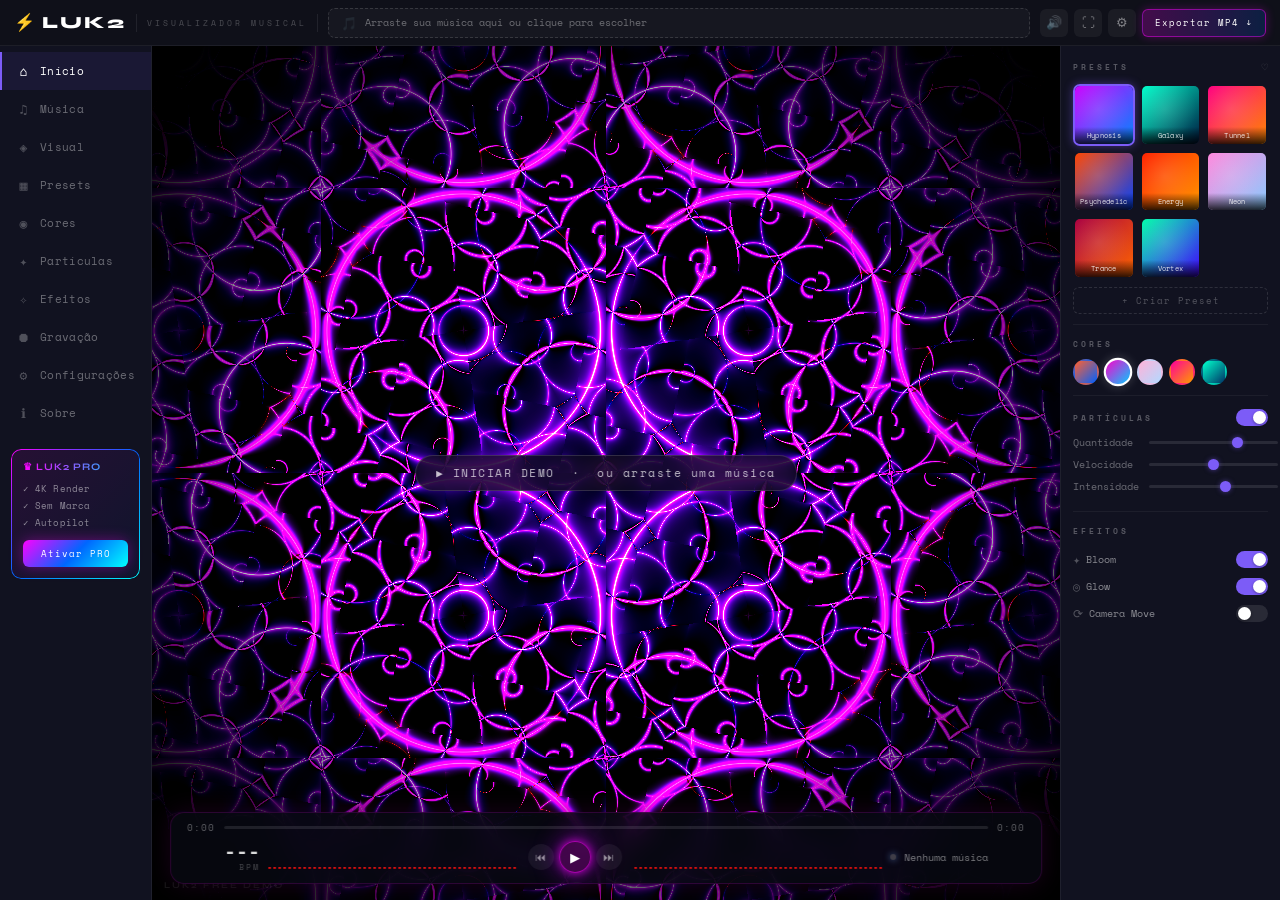
==== demo.html @ b19d7807 "Sidebar: remove flex:1 do nav-menu, elimina espaco vazio abaixo dos itens" ====
<!DOCTYPE html>
<html lang="pt-br">
<head>
<meta charset="UTF-8"/>
<meta name="viewport" content="width=device-width, initial-scale=1.0"/>
<title>LUK2 — Visualizador Musical</title>
<link rel="preconnect" href="https://fonts.googleapis.com">
<link href="https://fonts.googleapis.com/css2?family=Space+Mono:wght@400;700&family=Syne:wght@700;800&display=swap" rel="stylesheet">
<style>
/* ── Reset ── */
*{margin:0;padding:0;box-sizing:border-box;}
html,body{width:100%;height:100%;overflow:hidden;background:#0c0d15;color:#fff;font-family:'Space Mono',monospace;}

/* ── App Shell ── */
#app{display:flex;flex-direction:column;width:100%;height:100%;}

/* ══════════════════════════════
   TOP BAR
══════════════════════════════ */
#topbar{
  display:flex;align-items:center;gap:10px;
  height:46px;min-height:46px;padding:0 14px;
  background:#0f1019;
  border-bottom:1px solid rgba(255,255,255,0.06);
  flex-shrink:0;z-index:20;
}
.tb-brand{
  display:flex;align-items:center;gap:5px;
  font-family:'Syne',sans-serif;font-size:17px;font-weight:800;
  letter-spacing:2px;white-space:nowrap;color:#fff;
}
.tb-brand-icon{color:#7c5cf7;}
.tb-sep{width:1px;height:18px;background:rgba(255,255,255,0.08);flex-shrink:0;}
.tb-sub{font-size:8px;letter-spacing:3px;color:rgba(255,255,255,0.25);text-transform:uppercase;white-space:nowrap;}
.tb-drop{
  flex:1;display:flex;align-items:center;gap:8px;
  height:30px;padding:0 12px;border-radius:7px;
  border:1px dashed rgba(255,255,255,0.14);
  background:rgba(255,255,255,0.03);
  cursor:pointer;transition:all 0.2s;
  font-size:10px;color:rgba(255,255,255,0.38);overflow:hidden;white-space:nowrap;
}
.tb-drop:hover{border-color:rgba(120,170,255,0.45);background:rgba(120,170,255,0.05);color:rgba(255,255,255,0.65);}
.tb-drop-icon{font-size:13px;opacity:0.55;flex-shrink:0;}
.tb-actions{display:flex;align-items:center;gap:6px;flex-shrink:0;}
.tb-icon{
  width:28px;height:28px;border-radius:6px;border:none;
  background:rgba(255,255,255,0.05);color:rgba(255,255,255,0.45);
  font-size:13px;cursor:pointer;transition:all 0.2s;
  display:flex;align-items:center;justify-content:center;
}
.tb-icon:hover{background:rgba(255,255,255,0.1);color:#fff;}
.tb-export{
  padding:0 12px;height:28px;border-radius:6px;
  border:1px solid rgba(255,0,255,0.45);
  background:linear-gradient(90deg,rgba(255,0,255,0.22),rgba(0,100,255,0.18));
  color:#fff;
  font-family:'Space Mono',monospace;font-size:9px;letter-spacing:1px;
  cursor:pointer;transition:all 0.2s;white-space:nowrap;
  box-shadow:0 0 10px rgba(255,0,255,0.25);
}
.tb-export:hover{
  background:linear-gradient(90deg,rgba(255,0,255,0.40),rgba(0,140,255,0.35));
  box-shadow:0 0 18px rgba(255,0,255,0.50),0 0 36px rgba(0,150,255,0.22);
}

/* ══════════════════════════════
   MAIN AREA
══════════════════════════════ */
#mainArea{display:flex;flex:1;overflow:hidden;}

/* ══════════════════════════════
   SIDEBAR
══════════════════════════════ */
#sidebar{
  width:152px;min-width:152px;
  background:#111220;
  border-right:1px solid rgba(255,255,255,0.06);
  display:flex;flex-direction:column;
  flex-shrink:0;overflow:hidden;
}
.nav-menu{padding:6px 0;}
.nav-item{
  display:flex;align-items:center;gap:9px;
  padding:9px 14px;
  font-size:11px;letter-spacing:0.3px;
  color:rgba(255,255,255,0.38);
  cursor:pointer;transition:all 0.15s;
  border-left:2px solid transparent;
  user-select:none;
}
.nav-item:hover{color:rgba(255,255,255,0.75);background:rgba(255,255,255,0.03);}
.nav-item.active{color:#fff;border-left-color:#7c5cf7;background:rgba(124,92,247,0.09);}
.nav-icon{font-size:13px;width:15px;text-align:center;flex-shrink:0;opacity:0.7;}
.nav-item.active .nav-icon{opacity:1;}
.pro-block{
  margin:10px;border-radius:10px;padding:12px;flex-shrink:0;
  position:relative;
  background:linear-gradient(135deg,rgba(255,0,255,0.09),rgba(0,80,255,0.06));
  border:1px solid transparent;
  background-clip:padding-box;
}
.pro-block::before{
  content:'';position:absolute;inset:0;border-radius:10px;padding:1px;
  background:linear-gradient(135deg,#ff00ff,#0066ff,#00ffff);
  -webkit-mask:linear-gradient(#fff 0 0) content-box,linear-gradient(#fff 0 0);
  -webkit-mask-composite:xor;mask-composite:exclude;
  pointer-events:none;
}
.pro-badge{
  font-family:'Syne',sans-serif;font-size:10px;font-weight:700;letter-spacing:1px;margin-bottom:7px;
  background:linear-gradient(90deg,#ff00ff,#00ccff);
  -webkit-background-clip:text;-webkit-text-fill-color:transparent;background-clip:text;
}
.pro-feat{font-size:9px;color:rgba(255,255,255,0.5);padding:2px 0;letter-spacing:0.2px;}
.pro-feat::before{content:'✓  ';}
.pro-btn{
  width:100%;margin-top:9px;padding:7px;border-radius:6px;border:none;
  background:linear-gradient(135deg,#ff00ff,#0066ff,#00ffff);
  color:#fff;font-family:'Space Mono',monospace;font-size:9px;letter-spacing:1px;
  cursor:pointer;transition:all 0.2s;
  box-shadow:0 0 14px rgba(255,0,255,0.35);
}
.pro-btn:hover{
  background:linear-gradient(135deg,#ff44ff,#0088ff,#00ffff);
  box-shadow:0 0 22px rgba(255,0,255,0.55),0 0 40px rgba(0,150,255,0.28);
}

/* ══════════════════════════════
   CANVAS AREA
══════════════════════════════ */
#canvasWrap{
  flex:1;position:relative;overflow:hidden;background:#000;min-width:0;
  box-shadow:inset 1px 0 8px rgba(255,0,255,0.010),inset -1px 0 8px rgba(0,200,255,0.008);
}
#glCanvas{
  display:block;position:absolute;top:0;left:0;width:100%;height:100%;
}
#beatFlash{
  position:absolute;inset:0;z-index:5;pointer-events:none;
  border:3px solid rgba(120,170,255,0);
  transition:border-color 0.03s ease,opacity 0.08s ease;opacity:0;
}
#beatFlash.active{border-color:rgba(255,0,255,0.9);opacity:1;box-shadow:inset 0 0 30px rgba(255,0,200,0.12);}
.watermark{
  position:absolute;bottom:10px;left:12px;z-index:6;pointer-events:none;
  font-family:'Syne',sans-serif;font-size:9px;font-weight:700;
  letter-spacing:2px;color:rgba(255,255,255,0.09);
}
#idleMsg{
  position:absolute;top:50%;left:50%;transform:translate(-50%,-50%);
  z-index:15;pointer-events:auto;
  display:flex;align-items:center;gap:8px;
  background:rgba(8,10,20,0.72);border:1px solid rgba(255,255,255,0.14);
  border-radius:100px;padding:9px 20px;backdrop-filter:blur(12px);
  font-size:11px;letter-spacing:1.5px;color:rgba(255,255,255,0.75);
  cursor:pointer;white-space:nowrap;
  animation:idle-pulse 2s ease-in-out infinite;
  transition:opacity 0.6s ease;
}
#idleMsg:hover{background:rgba(120,170,255,0.12);border-color:rgba(120,170,255,0.45);}
#idleMsg.hidden{opacity:0;pointer-events:none;}
@keyframes idle-pulse{
  0%,100%{border-color:rgba(255,255,255,0.14);}
  50%{border-color:rgba(120,170,255,0.5);box-shadow:0 0 18px rgba(120,170,255,0.2);}
}

/* ── Player Bar ── */
#playerBar{
  position:absolute;bottom:16px;left:50%;transform:translateX(-50%);
  width:min(920px,96%);z-index:10;
  padding:8px 16px 10px;
  background:rgba(8,9,18,0.82);
  backdrop-filter:blur(14px);
  border-radius:14px;
  border:1px solid rgba(255,0,255,0.15);
  box-shadow:0 0 24px rgba(255,0,255,0.10),0 4px 20px rgba(0,0,0,0.5);
}
.progress-row{display:flex;align-items:center;gap:7px;margin-bottom:7px;}
.t-label{font-size:9px;color:rgba(255,255,255,0.38);letter-spacing:1px;min-width:30px;}
.t-label:last-child{text-align:right;}
.prog-track{
  flex:1;height:3px;background:rgba(255,255,255,0.1);border-radius:2px;
  cursor:pointer;position:relative;
}
.prog-fill{
  height:100%;width:0%;
  background:linear-gradient(90deg,#ff2bd6,#b026ff,#5a6cff,#00e5ff);
  border-radius:2px;transition:width 0.25s linear;pointer-events:none;
  box-shadow:0 0 6px rgba(255,0,200,0.45);
}
.player-row{display:flex;align-items:center;justify-content:center;gap:12px;}
.player-left{display:flex;align-items:center;gap:8px;}
.track-dot{
  width:6px;height:6px;border-radius:50%;flex-shrink:0;
  background:rgba(120,170,255,0.85);box-shadow:0 0 7px rgba(120,170,255,0.6);
  animation:dot-pulse 1.2s ease-in-out infinite;
}
@keyframes dot-pulse{0%,100%{opacity:1;transform:scale(1);}50%{opacity:0.45;transform:scale(0.75);}}
.track-dot.paused{animation:none;background:rgba(255,255,255,0.22);}
.track-name{font-size:10px;color:rgba(255,255,255,0.48);overflow:hidden;text-overflow:ellipsis;white-space:nowrap;max-width:160px;}
.pb-btns{display:flex;align-items:center;gap:5px;flex-shrink:0;}
.pb-btn{
  width:26px;height:26px;border-radius:50%;border:none;
  background:rgba(255,255,255,0.06);color:rgba(255,255,255,0.55);
  font-size:11px;cursor:pointer;transition:all 0.2s;
  display:flex;align-items:center;justify-content:center;
}
.pb-btn:hover{background:rgba(255,255,255,0.12);color:#fff;}
.pb-play{
  width:32px;height:32px;font-size:13px;
  background:rgba(255,0,255,0.22);color:#fff;
  border:1px solid rgba(255,0,255,0.55);
  box-shadow:0 0 10px rgba(255,0,255,0.70),0 0 25px rgba(180,0,255,0.50),0 0 40px rgba(255,0,255,0.20);
}
.pb-play:hover{
  background:rgba(255,0,255,0.40);
  box-shadow:0 0 16px rgba(255,0,255,0.90),0 0 36px rgba(180,0,255,0.70),0 0 55px rgba(255,0,255,0.35);
}
.player-right{display:flex;align-items:center;gap:8px;}
.bpm-box{text-align:right;}
.bpm-val{font-size:19px;font-weight:700;color:rgba(255,255,255,0.85);line-height:1;}
.bpm-lbl{font-size:8px;color:rgba(255,255,255,0.28);letter-spacing:2px;}
.bars{display:flex;align-items:flex-end;gap:2px;height:24px;}
.bars-left{transform:scaleX(-1);}
.bar{width:3px;border-radius:2px;background:linear-gradient(to top,rgba(200,0,0,0.95),rgba(255,30,30,0.85));min-height:2px;transition:height 0.04s ease;}

/* ══════════════════════════════
   RIGHT PANEL
══════════════════════════════ */
#rightPanel{
  width:220px;min-width:220px;
  background:#111220;
  border-left:1px solid rgba(255,255,255,0.06);
  overflow-y:auto;overflow-x:hidden;
  flex-shrink:0;
}
#rightPanel::-webkit-scrollbar{width:3px;}
#rightPanel::-webkit-scrollbar-thumb{background:rgba(255,255,255,0.08);border-radius:2px;}
.p-section{padding:13px 12px 10px;}
.p-sep{height:1px;background:rgba(255,255,255,0.05);margin:0 12px;}
.p-header{display:flex;align-items:center;justify-content:space-between;margin-bottom:9px;}
.p-title{font-size:8px;letter-spacing:3px;text-transform:uppercase;color:rgba(255,255,255,0.3);font-weight:700;}
.p-action{font-size:11px;color:rgba(255,255,255,0.2);cursor:pointer;}
.p-action:hover{color:rgba(124,92,247,0.8);}

/* Presets grid */
.presets-grid{display:grid;grid-template-columns:repeat(3,1fr);gap:5px;margin-bottom:7px;}
.preset-thumb{
  border-radius:7px;overflow:hidden;cursor:pointer;
  border:2px solid transparent;transition:all 0.18s;
  aspect-ratio:1;position:relative;
}
.preset-thumb:hover{border-color:rgba(255,255,255,0.28);transform:scale(1.04);}
.preset-thumb.active{border-color:#7c5cf7;box-shadow:0 0 10px rgba(124,92,247,0.45);}
.preset-bg{
  position:absolute;inset:0;
}
.preset-bg::after{
  content:'';position:absolute;inset:0;
  background:radial-gradient(circle at 40% 40%,rgba(255,255,255,0.12),transparent 65%);
}
.preset-label{
  position:absolute;bottom:0;left:0;right:0;
  padding:3px 3px 3px;text-align:center;
  background:linear-gradient(to top,rgba(0,0,0,0.82),transparent);
  font-size:7px;letter-spacing:0.3px;color:rgba(255,255,255,0.85);
}
.add-preset-btn{
  width:100%;padding:6px;border-radius:6px;
  border:1px dashed rgba(255,255,255,0.12);background:transparent;
  color:rgba(255,255,255,0.28);font-family:'Space Mono',monospace;
  font-size:9px;letter-spacing:1px;cursor:pointer;transition:all 0.2s;
}
.add-preset-btn:hover{border-color:rgba(124,92,247,0.38);color:rgba(124,92,247,0.75);}

/* Colors */
.color-row{display:flex;gap:6px;align-items:center;flex-wrap:wrap;}
.c-swatch{
  width:26px;height:26px;border-radius:50%;cursor:pointer;
  border:2px solid transparent;transition:all 0.18s;
}
.c-swatch:hover{transform:scale(1.15);border-color:rgba(255,255,255,0.35);}
.c-swatch.active{border-color:#fff;box-shadow:0 0 10px rgba(255,255,255,0.2);transform:scale(1.1);}

/* Sliders */
.slider-row{display:flex;align-items:center;justify-content:space-between;gap:8px;margin-bottom:7px;}
.s-label{font-size:10px;color:rgba(255,255,255,0.38);min-width:68px;flex-shrink:0;}
input[type=range]{
  flex:1;-webkit-appearance:none;height:3px;
  background:rgba(255,255,255,0.1);border-radius:2px;cursor:pointer;outline:none;
}
input[type=range]::-webkit-slider-thumb{
  -webkit-appearance:none;width:11px;height:11px;border-radius:50%;
  background:#7c5cf7;box-shadow:0 0 5px rgba(124,92,247,0.5);cursor:pointer;
}
input[type=range]::-moz-range-thumb{
  width:11px;height:11px;border-radius:50%;border:none;
  background:#7c5cf7;cursor:pointer;
}

/* Effects toggles */
.effect-row{display:flex;align-items:center;justify-content:space-between;padding:5px 0;}
.eff-label{display:flex;align-items:center;gap:6px;font-size:10px;color:rgba(255,255,255,0.5);}
.eff-icon{font-size:12px;opacity:0.55;}
.toggle{
  width:32px;height:17px;border-radius:9px;
  background:rgba(255,255,255,0.1);
  position:relative;cursor:pointer;transition:background 0.2s;flex-shrink:0;
}
.toggle.on{background:#7c5cf7;}
.toggle::after{
  content:'';position:absolute;
  width:13px;height:13px;border-radius:50%;
  background:white;top:2px;left:2px;
  transition:transform 0.2s;box-shadow:0 1px 3px rgba(0,0,0,0.35);
}
.toggle.on::after{transform:translateX(15px);}

/* ══════════════════════════════
   START OVERLAY
══════════════════════════════ */
#startOverlay{
  position:fixed;inset:0;z-index:100;
  display:flex;flex-direction:column;align-items:center;justify-content:center;
  background:
    radial-gradient(ellipse at 40% 40%, rgba(120,170,255,0.16), transparent 60%),
    radial-gradient(ellipse at 70% 65%, rgba(255,100,200,0.10), transparent 55%),
    rgba(5,6,12,0.97);
  backdrop-filter:blur(4px);
  transition:opacity 0.55s ease;
}
#startOverlay.hidden{opacity:0;pointer-events:none;}
.s-brand{
  font-family:'Syne',sans-serif;font-size:62px;font-weight:800;letter-spacing:4px;
  background:linear-gradient(135deg,rgba(255,255,255,0.95),rgba(120,170,255,0.8));
  -webkit-background-clip:text;-webkit-text-fill-color:transparent;background-clip:text;
  margin-bottom:8px;
}
.s-tag{color:rgba(255,255,255,0.35);font-size:10px;letter-spacing:3px;text-transform:uppercase;margin-bottom:44px;}
.s-btn{
  padding:15px 46px;border-radius:100px;
  border:1px solid rgba(120,170,255,0.45);
  background:linear-gradient(135deg,rgba(120,170,255,0.28),rgba(60,80,255,0.12));
  color:#fff;font-family:'Syne',sans-serif;font-size:14px;font-weight:700;letter-spacing:2px;
  cursor:pointer;transition:all 0.22s;
  box-shadow:0 0 50px rgba(120,170,255,0.18);
}
.s-btn:hover{transform:scale(1.05);box-shadow:0 0 70px rgba(120,170,255,0.38);}
.s-note{margin-top:22px;color:rgba(255,255,255,0.2);font-size:9px;letter-spacing:1px;}
.s-drop{
  margin-top:14px;padding:9px 22px;
  border:1px dashed rgba(255,255,255,0.18);border-radius:9px;
  color:rgba(255,255,255,0.42);font-size:9px;letter-spacing:1px;
  cursor:pointer;transition:all 0.2s;background:rgba(255,255,255,0.03);text-align:center;
}
.s-drop:hover{border-color:rgba(120,170,255,0.45);color:rgba(255,255,255,0.65);}

/* ── Loading ── */
#loadingMsg{
  position:fixed;inset:0;z-index:90;display:none;
  align-items:center;justify-content:center;
  background:rgba(5,6,12,0.7);flex-direction:column;gap:13px;
}
#loadingMsg.show{display:flex;}
.spin{width:34px;height:34px;border:2px solid rgba(255,255,255,0.05);border-top-color:rgba(120,170,255,0.65);border-radius:50%;animation:spin 0.8s linear infinite;}
@keyframes spin{to{transform:rotate(360deg);}}
.spin-txt{color:rgba(255,255,255,0.3);font-size:9px;letter-spacing:2px;}
</style>
</head>
<body>

<div id="app">

  <!-- ── TOP BAR ── -->
  <div id="topbar">
    <div class="tb-brand">
      <span class="tb-brand-icon">⚡</span>LUK2
    </div>
    <div class="tb-sep"></div>
    <div class="tb-sub">Visualizador Musical</div>
    <div class="tb-sep"></div>
    <div class="tb-drop" id="tbDrop">
      <span class="tb-drop-icon">🎵</span>
      <span id="tbFileName">Arraste sua música aqui ou clique para escolher</span>
      <input type="file" id="fileInput" accept="audio/*" style="display:none">
    </div>
    <div class="tb-actions">
      <button class="tb-icon" title="Volume">🔊</button>
      <button class="tb-icon" id="fullscreenBtn" title="Tela cheia">⛶</button>
      <button class="tb-icon" title="Configurações">⚙</button>
      <button class="tb-export">Exportar MP4 ↓</button>
    </div>
  </div>

  <!-- ── MAIN ── -->
  <div id="mainArea">

    <!-- SIDEBAR -->
    <div id="sidebar">
      <nav class="nav-menu">
        <div class="nav-item active" data-sec="inicio"><span class="nav-icon">⌂</span>Início</div>
        <div class="nav-item" data-sec="musica"><span class="nav-icon">♫</span>Música</div>
        <div class="nav-item" data-sec="visual"><span class="nav-icon">◈</span>Visual</div>
        <div class="nav-item" data-sec="presets"><span class="nav-icon">▦</span>Presets</div>
        <div class="nav-item" data-sec="cores"><span class="nav-icon">◉</span>Cores</div>
        <div class="nav-item" data-sec="particulas"><span class="nav-icon">✦</span>Partículas</div>
        <div class="nav-item" data-sec="efeitos"><span class="nav-icon">✧</span>Efeitos</div>
        <div class="nav-item" data-sec="gravacao"><span class="nav-icon">⏺</span>Gravação</div>
        <div class="nav-item" data-sec="config"><span class="nav-icon">⚙</span>Configurações</div>
        <div class="nav-item" data-sec="sobre"><span class="nav-icon">ℹ</span>Sobre</div>
      </nav>
      <div class="pro-block">
        <div class="pro-badge">♛ LUK2 PRO</div>
        <div class="pro-feat">4K Render</div>
        <div class="pro-feat">Sem Marca</div>
        <div class="pro-feat">Autopilot</div>
        <button class="pro-btn">Ativar PRO</button>
      </div>
    </div>

    <!-- CANVAS + PLAYER -->
    <div id="canvasWrap">
      <canvas id="glCanvas"></canvas>
      <div id="beatFlash"></div>
      <div class="watermark">LUK2 FREE DEMO</div>
      <div id="idleMsg">▶ INICIAR DEMO &nbsp;·&nbsp; ou arraste uma música</div>

      <div id="playerBar">
        <div class="progress-row">
          <span class="t-label" id="timeElapsed">0:00</span>
          <div class="prog-track" id="progTrack">
            <div class="prog-fill" id="progFill"></div>
          </div>
          <span class="t-label" id="timeTotal">0:00</span>
        </div>
        <div class="player-row">
          <div class="player-left">
            <div class="bpm-box">
              <div class="bpm-val" id="bpmDisplay">---</div>
              <div class="bpm-lbl">BPM</div>
            </div>
            <div class="bars bars-left">
              <div class="bar" id="wl1"></div><div class="bar" id="wl2"></div>
              <div class="bar" id="wl3"></div><div class="bar" id="wl4"></div>
              <div class="bar" id="wl5"></div><div class="bar" id="wl6"></div>
              <div class="bar" id="wl7"></div><div class="bar" id="wl8"></div>
              <div class="bar" id="wl9"></div><div class="bar" id="wl10"></div>
              <div class="bar" id="wl11"></div><div class="bar" id="wl12"></div>
              <div class="bar" id="wl13"></div><div class="bar" id="wl14"></div>
              <div class="bar" id="wl15"></div><div class="bar" id="wl16"></div>
              <div class="bar" id="wl17"></div><div class="bar" id="wl18"></div>
              <div class="bar" id="wl19"></div><div class="bar" id="wl20"></div>
              <div class="bar" id="wl21"></div><div class="bar" id="wl22"></div>
              <div class="bar" id="wl23"></div><div class="bar" id="wl24"></div>
              <div class="bar" id="wl25"></div><div class="bar" id="wl26"></div>
              <div class="bar" id="wl27"></div><div class="bar" id="wl28"></div>
              <div class="bar" id="wl29"></div><div class="bar" id="wl30"></div>
              <div class="bar" id="wl31"></div><div class="bar" id="wl32"></div>
              <div class="bar" id="wl33"></div><div class="bar" id="wl34"></div>
              <div class="bar" id="wl35"></div><div class="bar" id="wl36"></div>
              <div class="bar" id="wl37"></div><div class="bar" id="wl38"></div>
              <div class="bar" id="wl39"></div><div class="bar" id="wl40"></div>
              <div class="bar" id="wl41"></div><div class="bar" id="wl42"></div>
              <div class="bar" id="wl43"></div><div class="bar" id="wl44"></div>
              <div class="bar" id="wl45"></div><div class="bar" id="wl46"></div>
              <div class="bar" id="wl47"></div><div class="bar" id="wl48"></div>
              <div class="bar" id="wl49"></div><div class="bar" id="wl50"></div>
            </div>
          </div>
          <div class="pb-btns">
            <button class="pb-btn">⏮</button>
            <button class="pb-btn pb-play" id="playPauseBtn">▶</button>
            <button class="pb-btn">⏭</button>
          </div>
          <div class="player-right">
            <div class="bars">
              <div class="bar" id="b1"></div><div class="bar" id="b2"></div>
              <div class="bar" id="b3"></div><div class="bar" id="b4"></div>
              <div class="bar" id="b5"></div><div class="bar" id="b6"></div>
              <div class="bar" id="b7"></div><div class="bar" id="b8"></div>
              <div class="bar" id="b9"></div><div class="bar" id="b10"></div>
              <div class="bar" id="b11"></div><div class="bar" id="b12"></div>
              <div class="bar" id="b13"></div><div class="bar" id="b14"></div>
              <div class="bar" id="b15"></div><div class="bar" id="b16"></div>
              <div class="bar" id="b17"></div><div class="bar" id="b18"></div>
              <div class="bar" id="b19"></div><div class="bar" id="b20"></div>
              <div class="bar" id="b21"></div><div class="bar" id="b22"></div>
              <div class="bar" id="b23"></div><div class="bar" id="b24"></div>
              <div class="bar" id="b25"></div><div class="bar" id="b26"></div>
              <div class="bar" id="b27"></div><div class="bar" id="b28"></div>
              <div class="bar" id="b29"></div><div class="bar" id="b30"></div>
              <div class="bar" id="b31"></div><div class="bar" id="b32"></div>
              <div class="bar" id="b33"></div><div class="bar" id="b34"></div>
              <div class="bar" id="b35"></div><div class="bar" id="b36"></div>
              <div class="bar" id="b37"></div><div class="bar" id="b38"></div>
              <div class="bar" id="b39"></div><div class="bar" id="b40"></div>
              <div class="bar" id="b41"></div><div class="bar" id="b42"></div>
              <div class="bar" id="b43"></div><div class="bar" id="b44"></div>
              <div class="bar" id="b45"></div><div class="bar" id="b46"></div>
              <div class="bar" id="b47"></div><div class="bar" id="b48"></div>
              <div class="bar" id="b49"></div><div class="bar" id="b50"></div>
            </div>
            <div class="track-dot paused" id="trackDot"></div>
            <div class="track-name" id="trackName">Nenhuma música</div>
          </div>
        </div>
      </div>
    </div>

    <!-- RIGHT PANEL -->
    <div id="rightPanel">

      <div class="p-section" id="sec-presets">
        <div class="p-header">
          <div class="p-title">Presets</div>
          <div class="p-action">♡</div>
        </div>
        <div class="presets-grid" id="presetsGrid"></div>
        <button class="add-preset-btn">+ Criar Preset</button>
      </div>

      <div class="p-sep"></div>

      <div class="p-section" id="sec-cores">
        <div class="p-header"><div class="p-title">Cores</div></div>
        <div class="color-row" id="colorRow"></div>
      </div>

      <div class="p-sep"></div>

      <div class="p-section" id="sec-particulas">
        <div class="p-header">
          <div class="p-title">Partículas</div>
          <div class="toggle on" id="togglePart"></div>
        </div>
        <div class="slider-row">
          <span class="s-label">Quantidade</span>
          <input type="range" id="slQtd" min="0" max="100" value="70">
        </div>
        <div class="slider-row">
          <span class="s-label">Velocidade</span>
          <input type="range" id="slVel" min="0" max="100" value="50">
        </div>
        <div class="slider-row">
          <span class="s-label">Intensidade</span>
          <input type="range" id="slInt" min="0" max="100" value="60">
        </div>
      </div>

      <div class="p-sep"></div>

      <div class="p-section" id="sec-efeitos">
        <div class="p-header"><div class="p-title">Efeitos</div></div>
        <div class="effect-row">
          <div class="eff-label"><span class="eff-icon">✦</span>Bloom</div>
          <div class="toggle on" id="togBloom"></div>
        </div>
        <div class="effect-row">
          <div class="eff-label"><span class="eff-icon">◎</span>Glow</div>
          <div class="toggle on" id="togGlow"></div>
        </div>
        <div class="effect-row">
          <div class="eff-label"><span class="eff-icon">⟳</span>Camera Move</div>
          <div class="toggle" id="togCamera"></div>
        </div>
      </div>

    </div><!-- #rightPanel -->

  </div><!-- #mainArea -->
</div><!-- #app -->

<!-- START OVERLAY -->
<div id="startOverlay" style="display:none">
  <div class="s-brand">LUK2</div>
  <div class="s-tag">Visualizador Fractal em Tempo Real</div>
  <button class="s-btn" id="startBtn">▶&nbsp;&nbsp;INICIAR DEMO</button>
  <div class="s-note">ou escolha sua própria música para começar</div>
  <div class="s-drop" id="startDrop">Arraste sua música aqui · mp3 · wav · ogg · flac</div>
</div>

<!-- LOADING -->
<div id="loadingMsg">
  <div class="spin"></div>
  <div class="spin-txt">Carregando áudio…</div>
</div>

<script>
// ═══════════════════════════════════════════
//  SHADERS  (unchanged)
// ═══════════════════════════════════════════
const VS=`#version 300 es
in vec2 in_vert;out vec2 v_uv;
void main(){v_uv=in_vert*.5+.5;gl_Position=vec4(in_vert,0.,1.);}`;

const FS=`#version 300 es
precision highp float;
in vec2 v_uv;out vec4 f_color;
uniform float u_time,u_audio,u_beat,u_bass,u_mid,u_high,u_kick,u_snare,u_color_offset;
uniform vec2 u_res;
uniform int u_palette,u_mode;

vec3 aces(vec3 x){return clamp((x*(2.51*x+.03))/(x*(2.43*x+.59)+.14),0.,1.);}

vec3 pal(float t,float co,float intensity){
  t+=co;vec3 a,b,c,d;
  if(u_palette==0){
    // Energy: laranja → azul | bass amplifica laranja, high amplifica azul
    // t=0 → laranja (R=0.94,G=0.30,B=0) | t=0.5 → azul neon (R=0,G=0,B=0.78)
    a=vec3(0.06,0.03,0.08);
    b=vec3(0.88,0.30+u_bass*.30,0.70+u_high*.20);
    c=vec3(1.0,1.0,1.0);
    d=vec3(0.0,0.08,0.5);
  }else if(u_palette==1){
    // Hypnosis: magenta neon + azul | R e B em fase, G suprimido
    // t=0 → magenta (R+B) | t=0.5 → escuro | bass→R, high→B
    a=vec3(0.05,0.0,0.15);
    b=vec3(0.50+u_bass*.40,0.08,0.85+u_high*.15);
    c=vec3(1.0,1.0,1.0);
    d=vec3(0.0,0.5,0.0);
  }else if(u_palette==2){
    // Neon: ciano ↔ rosa | R invertido em relação a G e B
    // t=0 → ciano (R=0,G=0.25,B=1.0) | t=0.5 → rosa (R=0.89,G=0,B=0)
    a=vec3(0.07,0.07,0.12);
    b=vec3(0.82,0.18+u_mid*.20,0.88+u_high*.12);
    c=vec3(1.0,0.7,1.0);
    d=vec3(0.5,0.0,0.0);
  }else if(u_palette==3){
    // Psychedelic: magenta elétrico + azul profundo | G mínimo
    // t=0 → magenta (R+B altos) | t=0.5 → escuro | bass→R, high→B
    a=vec3(0.08,0.02,0.10);
    b=vec3(0.85+u_bass*.40,0.10,0.80+u_high*.35);
    c=vec3(1.0,0.5,1.0);
    d=vec3(0.0,0.5,0.0);
  }else{
    // Galaxy: ciano → azul profundo | fundo escuro, sem verde isolado
    // t=0 → ciano (G+B) | t=0.25 → azul profundo | t=0.5 → escuro
    a=vec3(0.02,0.05,0.18);
    b=vec3(0.08,0.42+u_bass*.28,0.80+u_high*.18);
    c=vec3(0.5,1.0,0.8);
    d=vec3(0.5,0.0,0.0);
  }
  b*=0.85+intensity*1.2;
  return a+b*cos(6.28318*(c*t+d));
}
#define PAL(t) pal(t,u_color_offset,u_audio)

vec2 rot2(vec2 p,float a){float cs=cos(a),sn=sin(a);return vec2(p.x*cs-p.y*sn,p.x*sn+p.y*cs);}

vec3 modeLoop(vec2 u0){
  vec2 uv=u0*(1.+u_bass*1.6+u_beat*.50+u_kick*.35);
  vec3 col=vec3(0.);
  for(float i=0.;i<4.;i++){
    uv=fract(uv*1.5)-.5;
    uv=rot2(uv,u_time*.12+i*.5+u_mid*1.4+u_beat*3.0+u_high*.8);
    float d=length(uv);d=sin(d*8.+u_time+i+u_beat*3.)/8.;d=abs(d);
    col+=PAL(length(u0)+i*.4+u_time*.06)*pow(.012/(d+.0001),.85);
  }
  return col/4.;
}
vec3 modeTunnel(vec2 u0){
  float r=length(u0),a=atan(u0.y,u0.x);
  vec2 tuv=vec2(a/6.28318,.3/(r+.05)+u_time*.5+u_beat*.8+u_bass*.5);
  tuv+=u_mid*.15;
  vec3 col=vec3(0.);
  for(float i=0.;i<3.;i++){
    tuv=fract(tuv*1.4+i*.1)-.5;
    float d=length(tuv);d=sin(d*10.+u_time*1.8+u_beat*4.)/10.;d=abs(d);
    col+=PAL(r+i*.3+u_time*.05)*pow(.010/(d+.0001),.9);
  }
  return col/3.*smoothstep(.05,.25,r);
}
vec3 modeKaleid(vec2 u0){
  float SIDES=6.+floor(u_beat*6.),a=atan(u0.y,u0.x),r=length(u0);
  a=mod(a,6.28318/SIDES);a=abs(a-3.14159/SIDES);
  vec2 uv=vec2(cos(a),sin(a))*r*(1.+u_bass*.7+u_beat*.2+u_kick*.15);
  vec3 col=vec3(0.);
  for(float i=0.;i<4.;i++){
    uv=fract(uv*1.5)-.5;
    uv=rot2(uv,u_time*.10+i*.8+u_high*.8+u_beat*1.5);
    float d=length(uv);d=sin(d*9.+u_time+u_beat*3.)/9.;d=abs(d);
    col+=PAL(r+i*.5+u_time*.07)*pow(.012/(d+.0001),.88);
  }
  return col/4.;
}
vec3 modePlasma(vec2 u0){
  vec2 uv=u0*(2.5+u_bass*2.+u_beat*.5);float t=u_time*.6;
  float v=sin(uv.x*3.+t+u_beat*2.)+sin(uv.y*2.5+t*1.3+u_mid*3.)
         +sin((uv.x+uv.y)*2.+t*.8+u_snare*2.)
         +sin(sqrt(uv.x*uv.x+uv.y*uv.y+1.)*3.5+t)
         +u_beat*3.*sin(length(uv)*5.-t*3.)+u_high*sin(uv.x*8.+t*2.)*.8;
  v=v*.5+.5;
  vec3 col=PAL(v+u_time*.06);
  for(float i=0.;i<2.;i++){
    uv=rot2(uv,t*.12+i+u_mid*.5+u_beat*.3);
    col+=PAL(abs(sin(length(uv)*6.+t+u_beat*2.))+i*.5)*.25*u_bass;
  }
  return col;
}

void main(){
  vec2 uv=(gl_FragCoord.xy*2.-u_res)/u_res.y;
  uv*=1.+u_bass*0.12;
  uv=rot2(uv,u_bass*0.4);
  uv+=uv*u_mid*0.05*sin(u_time*2.0);
  uv*=1.-u_beat*.14-u_kick*.20-u_snare*.07;
  uv+=uv*u_snare*.07*sin(u_time*18.+uv.x*10.);
  uv+=uv*u_high*.02*sin(u_time*25.+uv.y*6.);
  vec3 col;
  if(u_mode==0)      col=modeLoop(uv);
  else if(u_mode==1) col=modeTunnel(uv);
  else if(u_mode==2) col=modeKaleid(uv);
  else               col=modePlasma(uv);
  col+=col*(0.4+u_beat*1.8+u_bass*1.0)*0.7;
  col/=max(1.,length(col)*.4);
  col=aces(col*1.8);
  col=mix(col,PAL(u_time*.08)*3.0,u_beat*.35);
  col=mix(col,vec3(1.),u_snare*.40);
  col*=smoothstep(1.5,1.5*.2,length(uv));
  f_color=vec4(col,1.);
}`;

// ═══════════════════════════════════════════
//  WebGL Setup  (unchanged core)
// ═══════════════════════════════════════════
const canvas=document.getElementById('glCanvas');
const gl=canvas.getContext('webgl2');
function sh(type,src){const s=gl.createShader(type);gl.shaderSource(s,src);gl.compileShader(s);if(!gl.getShaderParameter(s,gl.COMPILE_STATUS))console.error(gl.getShaderInfoLog(s));return s;}
const prog=gl.createProgram();
gl.attachShader(prog,sh(gl.VERTEX_SHADER,VS));
gl.attachShader(prog,sh(gl.FRAGMENT_SHADER,FS));
gl.linkProgram(prog);
const vbo=gl.createBuffer();
gl.bindBuffer(gl.ARRAY_BUFFER,vbo);
gl.bufferData(gl.ARRAY_BUFFER,new Float32Array([-1,-1,1,-1,-1,1,-1,1,1,-1,1,1]),gl.STATIC_DRAW);
const vao=gl.createVertexArray();gl.bindVertexArray(vao);
const al=gl.getAttribLocation(prog,'in_vert');
gl.enableVertexAttribArray(al);gl.vertexAttribPointer(al,2,gl.FLOAT,false,0,0);
const U={};
['u_time','u_res','u_audio','u_beat','u_bass','u_mid','u_high','u_kick','u_snare','u_color_offset','u_palette','u_mode']
  .forEach(n=>U[n]=gl.getUniformLocation(prog,n));

function resize(){
  const w=document.getElementById('canvasWrap');
  canvas.width=w.clientWidth;canvas.height=w.clientHeight;
  gl.viewport(0,0,canvas.width,canvas.height);
}
resize();window.addEventListener('resize',resize);

// ═══════════════════════════════════════════
//  Audio  (unchanged core)
// ═══════════════════════════════════════════
let audioCtx,analyser,sourceNode,audioBuffer;
const FFT=512;
let freqData=null;

function setupAnalyser(){
  analyser=audioCtx.createAnalyser();
  analyser.fftSize=FFT;
  analyser.smoothingTimeConstant=0.0;
  analyser.minDecibels=-90;
  analyser.maxDecibels=-10;
  freqData=new Uint8Array(analyser.frequencyBinCount);
  analyser.connect(audioCtx.destination);
}

async function loadURL(url){
  showLoading(true);
  try{
    const r=await fetch(url);if(!r.ok)throw 0;
    audioBuffer=await audioCtx.decodeAudioData(await r.arrayBuffer());
    showLoading(false);
    setName(url.split('/').pop());
    play(0);return true;
  }catch{showLoading(false);return false;}
}
async function loadFile(file){
  showLoading(true);
  try{
    audioBuffer=await audioCtx.decodeAudioData(await file.arrayBuffer());
    showLoading(false);
    setName(file.name);
    play(0);
  }catch{showLoading(false);}
}
function setName(n){
  document.getElementById('trackName').textContent=n;
  document.getElementById('tbFileName').textContent=n;
  if(audioBuffer)document.getElementById('timeTotal').textContent=fmt(audioBuffer.duration);
}

let playStart=0,pauseOff=0,isPaused=false,isPlaying=false;

function play(offset){
  if(sourceNode){sourceNode.disconnect();sourceNode=null;}
  sourceNode=audioCtx.createBufferSource();
  sourceNode.buffer=audioBuffer;sourceNode.loop=true;
  sourceNode.connect(analyser);
  sourceNode.start(0,offset||0);
  playStart=audioCtx.currentTime-(offset||0);
  document.getElementById('trackDot').classList.remove('paused');
  document.getElementById('playPauseBtn').textContent='⏸';
  bTimes.length=0;bpm=0;bassI0=-1;bassI1=-1;
  isPlaying=true;isPaused=false;
  document.getElementById('idleMsg').classList.add('hidden');
}
function pauseAudio(){
  if(!sourceNode||!isPlaying)return;
  pauseOff=(audioCtx.currentTime-playStart)%audioBuffer.duration;
  sourceNode.stop();sourceNode=null;
  isPaused=true;isPlaying=false;
  document.getElementById('trackDot').classList.add('paused');
  document.getElementById('playPauseBtn').textContent='▶';
}
function resumeAudio(){
  if(!audioBuffer||!isPaused)return;
  play(pauseOff);
}
function fmt(s){const m=Math.floor(s/60),sec=Math.floor(s%60);return m+':'+(sec<10?'0':'')+sec;}

// ═══════════════════════════════════════════
//  Audio Analysis  (unchanged)
// ═══════════════════════════════════════════
function bandRMS(lo,hi){
  if(!analyser||!freqData)return 0;
  const bin=audioCtx.sampleRate/FFT;
  const i0=Math.max(0,Math.floor(lo/bin)),i1=Math.min(freqData.length-1,Math.floor(hi/bin));
  if(i1<i0)return 0;
  let s=0;for(let i=i0;i<=i1;i++){const v=freqData[i]/255;s+=v*v;}
  return Math.sqrt(s/(i1-i0+1));
}
function band(lo,hi){
  if(!analyser||!freqData)return 0;
  const bin=audioCtx.sampleRate/FFT;
  const i0=Math.max(0,Math.floor(lo/bin)),i1=Math.min(freqData.length-1,Math.floor(hi/bin));
  let s=0;for(let i=i0;i<=i1;i++)s+=freqData[i]/255;
  return i1>=i0?s/(i1-i0+1):0;
}

const FLUX_HIST=43;
const fluxHistory=new Float32Array(FLUX_HIST);
let fluxPtr=0,fluxSmooth=0,fluxPeak=0,prevFFT=null;
const BEAT_SENS=1.5,COOL_FRAMES=8;
let beatFlash=0,beatCool=0,bpm=0;
const bTimes=[];
let sBass=0,sMid=0,sHigh=0,sKick=0,sSnare=0,sAudio=0;
let mBass=1e-6,mMid=1e-6,mHigh=1e-6,mKick=1e-6,mSnare=1e-6;
let bassI0=-1,bassI1=-1;
const BASS_THRESHOLD=0.20;

function processAudio(){
  if(!analyser||!freqData)return;
  analyser.getByteFrequencyData(freqData);

  function sm(o,v,u,d){return o+(v-o)*(v>o?u:d);}

  // ── Bass (20–140 Hz) ──
  const rB=bandRMS(20,140);
  const bassFiltered=rB>BASS_THRESHOLD?rB:0;
  sBass=sm(sBass,bassFiltered,0.70,0.20);

  // ── Mid (140–2000 Hz) ──
  const rM=bandRMS(140,2000);
  mMid=Math.max(mMid,rM+1e-6);
  sMid=sm(sMid,rM/mMid,0.65,0.18);

  // ── High (2000–8000 Hz) ──
  const rH=bandRMS(2000,8000);
  mHigh=Math.max(mHigh,rH+1e-6);
  sHigh=sm(sHigh,rH/mHigh,0.60,0.15);

  // ── Overall energy ──
  sAudio=Math.max(sBass,sMid*0.7,sHigh*0.5);

  // ── Spectral Flux ──
  let flux=0;
  if(prevFFT){
    for(let i=0;i<freqData.length;i++){const d=freqData[i]-prevFFT[i];if(d>0)flux+=d/255;}
    flux/=freqData.length;
  }
  if(!prevFFT)prevFFT=new Uint8Array(freqData.length);
  prevFFT.set(freqData);
  fluxHistory[fluxPtr]=flux;
  fluxPtr=(fluxPtr+1)%FLUX_HIST;
  let fluxMean=0;for(let i=0;i<FLUX_HIST;i++)fluxMean+=fluxHistory[i];fluxMean/=FLUX_HIST;

  // ── Beat trigger ──
  beatFlash=Math.max(0,beatFlash-0.08);
  if(beatCool>0){beatCool--;}
  else if(flux>fluxMean*BEAT_SENS&&flux>0.005){
    beatFlash=Math.min(1,flux*8);
    beatCool=COOL_FRAMES;
    const bf=document.getElementById('beatFlash');
    bf.classList.add('active');setTimeout(()=>bf.classList.remove('active'),80);
    const now=performance.now();
    bTimes.push(now);
    const cutoff=now-8000;while(bTimes.length>2&&bTimes[0]<cutoff)bTimes.shift();
    if(bTimes.length>=4){
      const ivs=[];for(let i=1;i<bTimes.length;i++)ivs.push(bTimes[i]-bTimes[i-1]);
      const avg=ivs.reduce((a,b)=>a+b,0)/ivs.length;
      const candidate=Math.round(60000/avg);
      if(candidate>=55&&candidate<=210)bpm=candidate;
    }
  }

  // ── Kick (20–120 Hz fast transient) ──
  const rK=bandRMS(20,120);
  if(bassI0<0)bassI0=rK;
  const kickDelta=rK-bassI0;
  bassI0=bassI0*0.85+rK*0.15;
  mKick=Math.max(mKick,rK+1e-6);
  sKick=sm(sKick,kickDelta>0&&kickDelta/mKick>0.18?kickDelta/mKick*2.2:0,0.80,0.22);

  // ── Snare (1000–5000 Hz fast transient) ──
  const rS=bandRMS(1000,5000);
  if(bassI1<0)bassI1=rS;
  const snareDelta=rS-bassI1;
  bassI1=bassI1*0.80+rS*0.20;
  mSnare=Math.max(mSnare,rS+1e-6);
  sSnare=sm(sSnare,snareDelta>0&&snareDelta/mSnare>0.15?snareDelta/mSnare*2.8:0,0.85,0.20);
}

// ═══════════════════════════════════════════
//  State
// ═══════════════════════════════════════════
let mode=0,palette=1,colorOffset=0,colorOffV=0,colorHitCooldown=0;
let pQty=0.7,pVel=0.5,pInt=0.6,pEnabled=true;
let effBloom=true,effGlow=true,effCamera=false;

function applyCanvasFilter(){
  let f=[];
  if(effBloom)f.push('brightness(1.35) saturate(1.25) contrast(1.08)');
  if(effGlow)f.push('drop-shadow(0 0 12px rgba(120,100,255,0.45))');
  canvas.style.filter=f.join(' ');
}
applyCanvasFilter();

// ═══════════════════════════════════════════
//  Presets
// ═══════════════════════════════════════════
const PRESETS=[
  {name:'Hypnosis',  mode:0,palette:1, grad:'linear-gradient(135deg,#cc00ff 0%,#0088ff 100%)'},
  {name:'Galaxy',    mode:2,palette:4, grad:'linear-gradient(135deg,#00ffcc 0%,#001840 100%)'},
  {name:'Tunnel',    mode:1,palette:3, grad:'linear-gradient(135deg,#ff0080 0%,#ff8800 100%)'},
  {name:'Psychedelic',mode:0,palette:3,grad:'linear-gradient(135deg,#ff4400 0%,#0044ff 100%)'},
  {name:'Energy',    mode:3,palette:0, grad:'linear-gradient(135deg,#ff2200 0%,#ff9900 100%)'},
  {name:'Neon',      mode:3,palette:2, grad:'linear-gradient(135deg,#ff88dd 0%,#88ccff 100%)'},
  {name:'Trance',    mode:2,palette:0, grad:'linear-gradient(135deg,#aa0040 0%,#ff6600 100%)'},
  {name:'Vortex',    mode:1,palette:4, grad:'linear-gradient(135deg,#00ffaa 0%,#4400ff 100%)'},
];
let activePreset=0;

function buildPresets(){
  const g=document.getElementById('presetsGrid');
  PRESETS.forEach((p,i)=>{
    const el=document.createElement('div');
    el.className='preset-thumb'+(i===0?' active':'');
    el.innerHTML=`<div class="preset-bg" style="background:${p.grad}"></div><div class="preset-label">${p.name}</div>`;
    el.addEventListener('click',()=>{
      activePreset=i;mode=p.mode;palette=p.palette;
      document.querySelectorAll('.preset-thumb').forEach((t,j)=>t.classList.toggle('active',j===i));
      document.querySelectorAll('.c-swatch').forEach(s=>s.classList.toggle('active',+s.dataset.p===palette));
    });
    g.appendChild(el);
  });
}

// ═══════════════════════════════════════════
//  Colors
// ═══════════════════════════════════════════
const COLORS=[
  {p:0,grad:'linear-gradient(135deg,#ff6030,#0060ff)'},
  {p:1,grad:'linear-gradient(135deg,#ff00cc,#00ccff)'},
  {p:2,grad:'linear-gradient(135deg,#ffb3d9,#b3d9ff)'},
  {p:3,grad:'linear-gradient(135deg,#ff0099,#ff9900)'},
  {p:4,grad:'linear-gradient(135deg,#00ffcc,#003366)'},
];
function buildColors(){
  const row=document.getElementById('colorRow');
  COLORS.forEach(c=>{
    const el=document.createElement('div');
    el.className='c-swatch'+(c.p===palette?' active':'');
    el.dataset.p=c.p;el.style.background=c.grad;
    el.addEventListener('click',()=>{
      palette=c.p;
      document.querySelectorAll('.c-swatch').forEach(s=>s.classList.toggle('active',+s.dataset.p===palette));
    });
    row.appendChild(el);
  });
}

// ═══════════════════════════════════════════
//  Render Loop
// ═══════════════════════════════════════════
let startT=null,curT=0;
const barIds=['b1','b2','b3','b4','b5','b6','b7','b8','b9','b10','b11','b12','b13','b14','b15','b16','b17','b18','b19','b20','b21','b22','b23','b24','b25','b26','b27','b28','b29','b30','b31','b32','b33','b34','b35','b36','b37','b38','b39','b40','b41','b42','b43','b44','b45','b46','b47','b48','b49','b50'];
const wlIds=['wl1','wl2','wl3','wl4','wl5','wl6','wl7','wl8','wl9','wl10','wl11','wl12','wl13','wl14','wl15','wl16','wl17','wl18','wl19','wl20','wl21','wl22','wl23','wl24','wl25','wl26','wl27','wl28','wl29','wl30','wl31','wl32','wl33','wl34','wl35','wl36','wl37','wl38','wl39','wl40','wl41','wl42','wl43','wl44','wl45','wl46','wl47','wl48','wl49','wl50'];
const barRanges=[
  [20,40],[40,70],[70,110],[110,180],[180,280],[280,420],[420,600],[600,900],[900,1400],[1400,2200],[2200,3500],[3500,5500],[5500,9000],[9000,16000],
  [20,32],[32,50],[50,75],[75,100],[100,140],[140,190],[190,260],[260,350],[350,460],[460,610],[610,810],[810,1070],[1070,1420],[1420,1880],[1880,2490],[2490,3300],[3300,4360],[4360,5760],[5760,7620],[7620,10080],[10080,16000],
  [20,24],[24,29],[29,35],[35,43],[43,52],[52,63],[63,76],[76,92],[92,111],[111,134],[134,162],[162,196],[196,237],[237,286],[286,346]
];

function render(ts){
  requestAnimationFrame(render);
  if(!startT)startT=ts;
  const lat=audioCtx?((audioCtx.outputLatency||0)+(audioCtx.baseLatency||0)):0;
  curT=(ts-startT)/1000+lat;

  if(isPlaying)processAudio();
  else{sBass=sMid=sHigh=sKick=sSnare=sAudio=beatFlash=0;}

  if(beatFlash>.6)colorOffV+=beatFlash*.14;
  colorOffV*=.88;colorOffset+=colorOffV;
  if(isPlaying){
    if(colorHitCooldown>0)colorHitCooldown--;
    else if(sBass>0.60){colorOffset+=0.8;colorHitCooldown=12;}
  }

  // Progress
  if(isPlaying&&audioBuffer){
    const el=(audioCtx.currentTime-playStart)%audioBuffer.duration;
    document.getElementById('progFill').style.width=((el/audioBuffer.duration)*100).toFixed(2)+'%';
    document.getElementById('timeElapsed').textContent=fmt(el);
  }

  // BPM + bars
  document.getElementById('bpmDisplay').textContent=bpm>0?bpm:'---';
  if(analyser&&freqData){
    barRanges.forEach((r,i)=>document.getElementById(barIds[i]).style.height=Math.max(2,band(r[0],r[1])*70)+'px');
    barRanges.forEach((r,i)=>document.getElementById(wlIds[i]).style.height=Math.max(2,band(r[0],r[1])*70)+'px');
  }

  // Camera Move effect
  if(effCamera){
    const a=Math.sin(curT*0.4)*0.7;
    canvas.style.transform=`rotate(${a}deg) scale(1.015)`;
  }else{
    canvas.style.transform='';
  }

  // Slider multipliers
  const speedM=pEnabled?(0.4+pVel*1.2):0.5;
  const intM  =pEnabled?(0.4+pInt*1.2):0.5;
  const qtyM  =pEnabled?(0.3+pQty)    :0.3;

  gl.useProgram(prog);gl.bindVertexArray(vao);
  gl.uniform1f(U.u_time,    curT*speedM);
  gl.uniform2f(U.u_res,     canvas.width,canvas.height);
  gl.uniform1f(U.u_audio,   sAudio*intM);
  gl.uniform1f(U.u_beat,    beatFlash*intM);
  gl.uniform1f(U.u_bass,    sBass*intM*qtyM);
  gl.uniform1f(U.u_mid,     sMid*intM);
  gl.uniform1f(U.u_high,    sHigh*intM);
  gl.uniform1f(U.u_kick,    sKick*intM);
  gl.uniform1f(U.u_snare,   sSnare*intM);
  gl.uniform1f(U.u_color_offset,colorOffset);
  gl.uniform1i(U.u_palette, palette);
  gl.uniform1i(U.u_mode,    mode);
  gl.drawArrays(gl.TRIANGLES,0,6);
}
requestAnimationFrame(render);

// ═══════════════════════════════════════════
//  UI Init
// ═══════════════════════════════════════════
buildPresets();
buildColors();

// Sidebar nav → scroll right panel to section
const secMap={presets:'sec-presets',cores:'sec-cores',particulas:'sec-particulas',efeitos:'sec-efeitos'};
document.querySelectorAll('.nav-item').forEach(item=>{
  item.addEventListener('click',()=>{
    document.querySelectorAll('.nav-item').forEach(n=>n.classList.remove('active'));
    item.classList.add('active');
    const s=secMap[item.dataset.sec];
    if(s)document.getElementById(s).scrollIntoView({behavior:'smooth',block:'start'});
  });
});

// Sliders
document.getElementById('slQtd').addEventListener('input',e=>{pQty=e.target.value/100;});
document.getElementById('slVel').addEventListener('input',e=>{pVel=e.target.value/100;});
document.getElementById('slInt').addEventListener('input',e=>{pInt=e.target.value/100;});

// Toggles
function bindToggle(id,get,set){
  document.getElementById(id).addEventListener('click',function(){
    set(!get());this.classList.toggle('on',get());
    if(id==='togBloom'||id==='togGlow')applyCanvasFilter();
  });
}
bindToggle('togglePart',()=>pEnabled,    v=>{pEnabled=v;});
bindToggle('togBloom',  ()=>effBloom,    v=>{effBloom=v;});
bindToggle('togGlow',   ()=>effGlow,     v=>{effGlow=v;});
bindToggle('togCamera', ()=>effCamera,   v=>{effCamera=v;});

// Play/Pause
document.getElementById('playPauseBtn').addEventListener('click',async()=>{
  if(!audioBuffer){
    await ensureAudio();
    const ok=await loadURL('assets/audio/demo.mp3');
    if(!ok){
      const osc=audioCtx.createOscillator(),g=audioCtx.createGain();
      osc.frequency.value=80;g.gain.value=0.04;
      osc.connect(g);g.connect(analyser);osc.start();
      setName('demo.mp3');
      document.getElementById('trackDot').classList.remove('paused');
      isPlaying=true;
      document.getElementById('idleMsg').classList.add('hidden');
    }
    return;
  }
  if(isPlaying)pauseAudio();else resumeAudio();
});

// Progress bar seek
document.getElementById('progTrack').addEventListener('click',e=>{
  if(!audioBuffer)return;
  const rect=e.currentTarget.getBoundingClientRect();
  const offset=(e.clientX-rect.left)/rect.width*audioBuffer.duration;
  if(isPlaying)play(offset);
  else{pauseOff=offset;document.getElementById('progFill').style.width=((offset/audioBuffer.duration)*100).toFixed(2)+'%';}
});

// File input
const fi=document.getElementById('fileInput');
async function handleFile(f){
  if(!f||!f.type.startsWith('audio/'))return;
  await ensureAudio();
  await loadFile(f);
  dismissOverlay();
}

document.getElementById('tbDrop').addEventListener('click',()=>fi.click());
document.getElementById('tbDrop').addEventListener('dragover',e=>{e.preventDefault();});
document.getElementById('tbDrop').addEventListener('drop',async e=>{e.preventDefault();await handleFile(e.dataTransfer.files[0]);});
fi.addEventListener('change',async e=>{await handleFile(e.target.files[0]);});

// Start overlay
document.getElementById('startBtn').addEventListener('click',async()=>{
  await ensureAudio();
  const ok=await loadURL('assets/audio/demo.mp3');
  if(!ok){
    const osc=audioCtx.createOscillator(),g=audioCtx.createGain();
    osc.frequency.value=80;g.gain.value=0.04;
    osc.connect(g);g.connect(analyser);osc.start();
    setName('demo.mp3');
    document.getElementById('trackDot').classList.remove('paused');
    isPlaying=true;
    document.getElementById('idleMsg').classList.add('hidden');
  }
  dismissOverlay();
});
document.getElementById('startDrop').addEventListener('click',()=>fi.click());
document.getElementById('idleMsg').addEventListener('click',async()=>{
  await ensureAudio();
  const ok=await loadURL('assets/audio/demo.mp3');
  if(!ok){
    const osc=audioCtx.createOscillator(),g=audioCtx.createGain();
    osc.frequency.value=80;g.gain.value=0.04;
    osc.connect(g);g.connect(analyser);osc.start();
    setName('demo.mp3');
    document.getElementById('trackDot').classList.remove('paused');
    isPlaying=true;
    document.getElementById('idleMsg').classList.add('hidden');
  }
});

// Fullscreen
document.getElementById('fullscreenBtn').addEventListener('click',()=>{
  if(!document.fullscreenElement)document.documentElement.requestFullscreen();
  else document.exitFullscreen();
});

// Keyboard shortcuts
document.addEventListener('keydown',e=>{
  if(e.key===' '){e.preventDefault();if(isPlaying)pauseAudio();else resumeAudio();}
  if(e.key==='m'||e.key==='M'){mode=(mode+1)%4;}
  if(e.key==='p'||e.key==='P'){
    palette=(palette+1)%5;
    document.querySelectorAll('.c-swatch').forEach(s=>s.classList.toggle('active',+s.dataset.p===palette));
  }
});

async function ensureAudio(){
  if(!audioCtx){audioCtx=new(window.AudioContext||window.webkitAudioContext)();setupAnalyser();}
}
function dismissOverlay(){
  const ol=document.getElementById('startOverlay');
  ol.classList.add('hidden');setTimeout(()=>ol.style.display='none',600);
}
function showLoading(v){document.getElementById('loadingMsg').classList.toggle('show',v);}
</script>
</body>
</html>
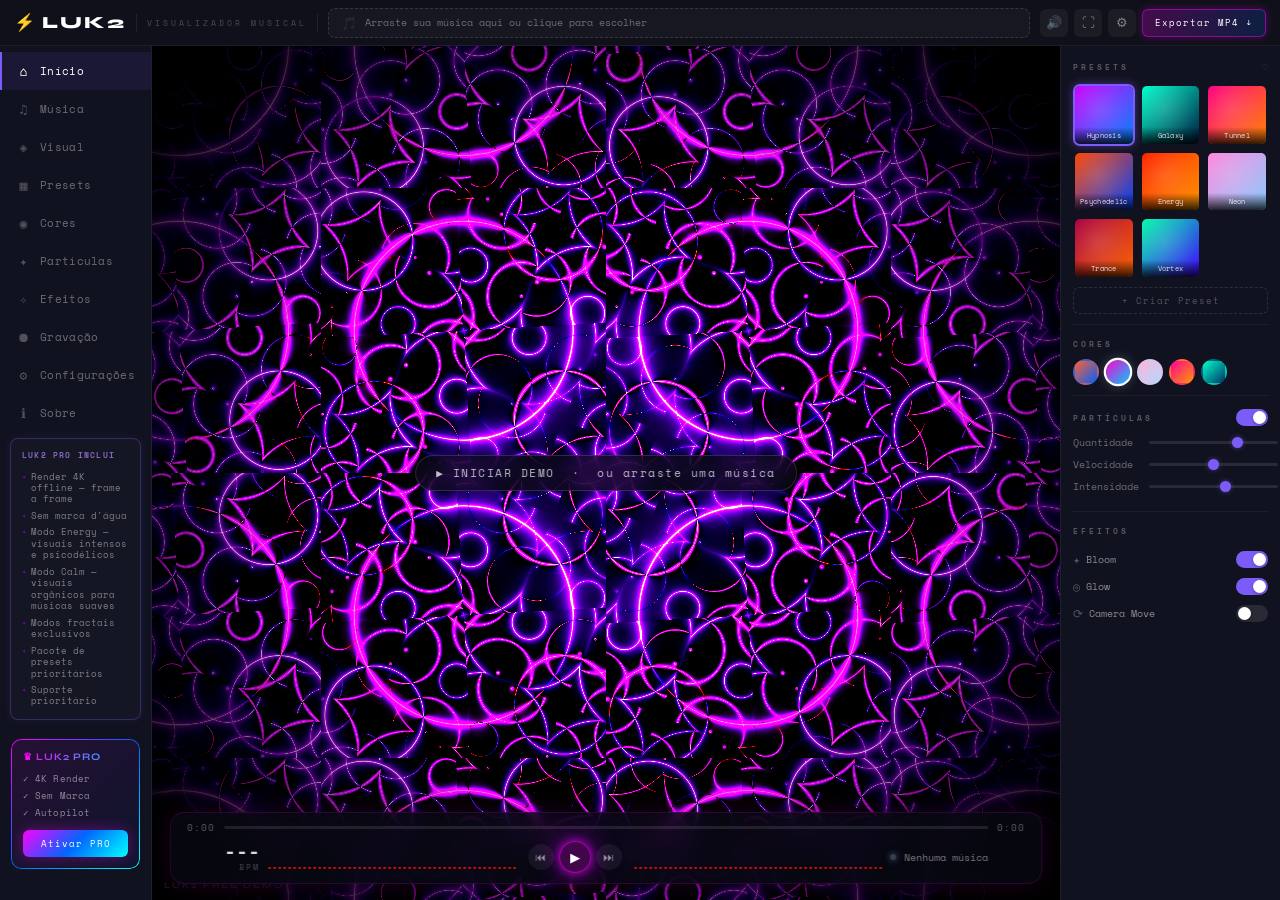
==== commit 06cd9b44: "Sidebar: adiciona card PRO benefits com lista de beneficios e borda" ====
--- a/demo.html
+++ b/demo.html
@@ -114,6 +114,21 @@
 }
 .pro-feat{font-size:9px;color:rgba(255,255,255,0.5);padding:2px 0;letter-spacing:0.2px;}
 .pro-feat::before{content:'✓  ';}
+.pro-benefits{
+  margin:0 10px 8px;border-radius:8px;padding:10px 11px;flex-shrink:0;
+  background:rgba(255,255,255,0.02);
+  border:1px solid rgba(124,92,247,0.30);
+  box-shadow:0 0 10px rgba(124,92,247,0.10);
+}
+.pro-benefits-title{
+  font-size:8px;font-weight:700;letter-spacing:1.2px;text-transform:uppercase;
+  color:rgba(180,140,255,0.70);margin-bottom:7px;
+}
+.pro-benefits .pb-item{
+  font-size:8.5px;color:rgba(255,255,255,0.45);padding:2.5px 0;
+  display:flex;align-items:flex-start;gap:5px;line-height:1.35;
+}
+.pro-benefits .pb-item::before{content:'✦';font-size:7px;color:rgba(180,0,255,0.60);flex-shrink:0;margin-top:1px;}
 .pro-btn{
   width:100%;margin-top:9px;padding:7px;border-radius:6px;border:none;
   background:linear-gradient(135deg,#ff00ff,#0066ff,#00ffff);
@@ -410,6 +425,16 @@
         <div class="nav-item" data-sec="config"><span class="nav-icon">⚙</span>Configurações</div>
         <div class="nav-item" data-sec="sobre"><span class="nav-icon">ℹ</span>Sobre</div>
       </nav>
+      <div class="pro-benefits">
+        <div class="pro-benefits-title">LUK2 PRO inclui</div>
+        <div class="pb-item">Render 4K offline — frame a frame</div>
+        <div class="pb-item">Sem marca d'água</div>
+        <div class="pb-item">Modo Energy — visuais intensos e psicodélicos</div>
+        <div class="pb-item">Modo Calm — visuais orgânicos para músicas suaves</div>
+        <div class="pb-item">Modos fractais exclusivos</div>
+        <div class="pb-item">Pacote de presets prioritários</div>
+        <div class="pb-item">Suporte prioritário</div>
+      </div>
       <div class="pro-block">
         <div class="pro-badge">♛ LUK2 PRO</div>
         <div class="pro-feat">4K Render</div>
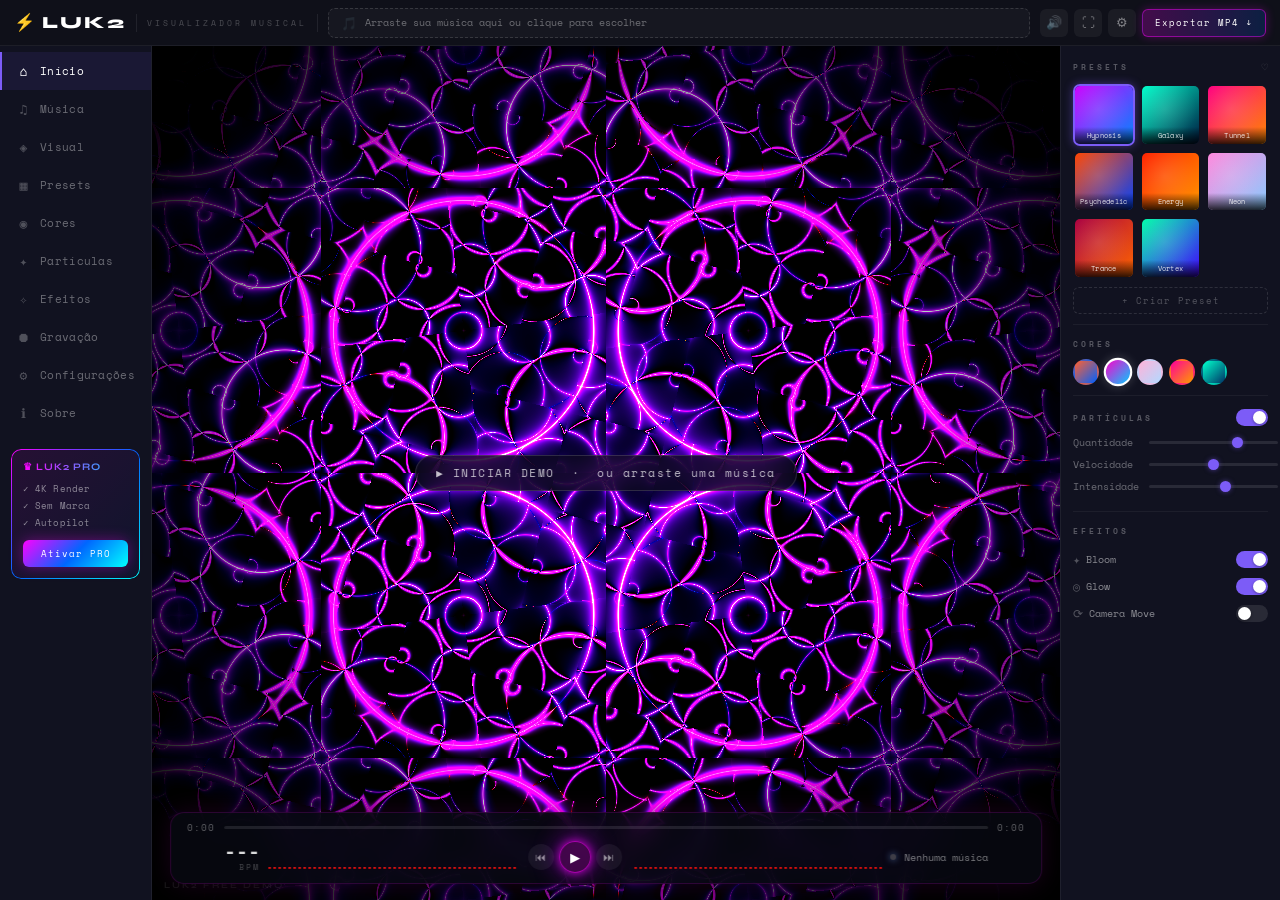
==== commit 1dcab365: "Reverte: remove card PRO benefits adicionado anteriormente" ====
--- a/demo.html
+++ b/demo.html
@@ -114,21 +114,6 @@
 }
 .pro-feat{font-size:9px;color:rgba(255,255,255,0.5);padding:2px 0;letter-spacing:0.2px;}
 .pro-feat::before{content:'✓  ';}
-.pro-benefits{
-  margin:0 10px 8px;border-radius:8px;padding:10px 11px;flex-shrink:0;
-  background:rgba(255,255,255,0.02);
-  border:1px solid rgba(124,92,247,0.30);
-  box-shadow:0 0 10px rgba(124,92,247,0.10);
-}
-.pro-benefits-title{
-  font-size:8px;font-weight:700;letter-spacing:1.2px;text-transform:uppercase;
-  color:rgba(180,140,255,0.70);margin-bottom:7px;
-}
-.pro-benefits .pb-item{
-  font-size:8.5px;color:rgba(255,255,255,0.45);padding:2.5px 0;
-  display:flex;align-items:flex-start;gap:5px;line-height:1.35;
-}
-.pro-benefits .pb-item::before{content:'✦';font-size:7px;color:rgba(180,0,255,0.60);flex-shrink:0;margin-top:1px;}
 .pro-btn{
   width:100%;margin-top:9px;padding:7px;border-radius:6px;border:none;
   background:linear-gradient(135deg,#ff00ff,#0066ff,#00ffff);
@@ -425,16 +410,6 @@
         <div class="nav-item" data-sec="config"><span class="nav-icon">⚙</span>Configurações</div>
         <div class="nav-item" data-sec="sobre"><span class="nav-icon">ℹ</span>Sobre</div>
       </nav>
-      <div class="pro-benefits">
-        <div class="pro-benefits-title">LUK2 PRO inclui</div>
-        <div class="pb-item">Render 4K offline — frame a frame</div>
-        <div class="pb-item">Sem marca d'água</div>
-        <div class="pb-item">Modo Energy — visuais intensos e psicodélicos</div>
-        <div class="pb-item">Modo Calm — visuais orgânicos para músicas suaves</div>
-        <div class="pb-item">Modos fractais exclusivos</div>
-        <div class="pb-item">Pacote de presets prioritários</div>
-        <div class="pb-item">Suporte prioritário</div>
-      </div>
       <div class="pro-block">
         <div class="pro-badge">♛ LUK2 PRO</div>
         <div class="pro-feat">4K Render</div>
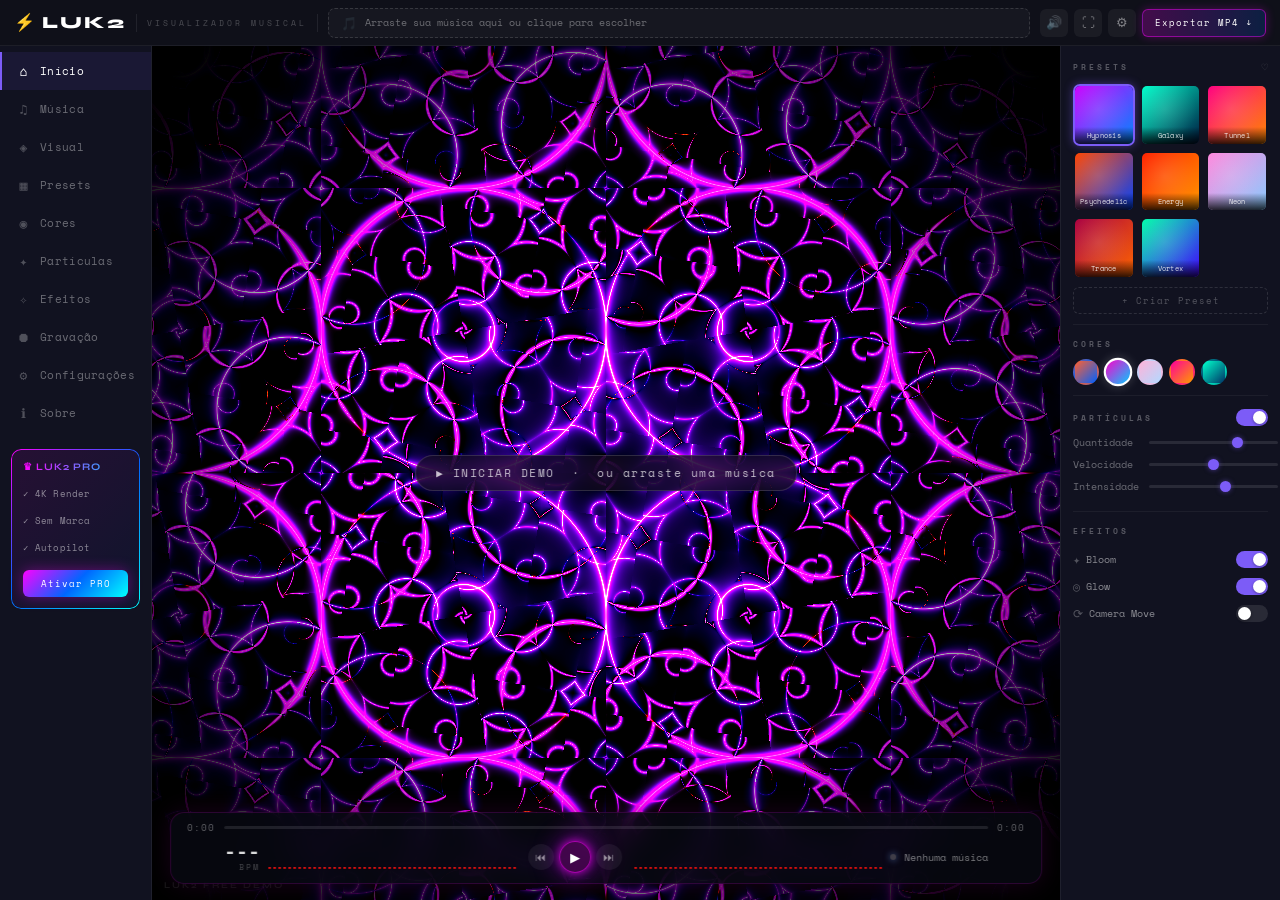
==== commit 93c03956: "Sidebar: aumenta espaco entre itens do bloco PRO 2px -> 7px" ====
--- a/demo.html
+++ b/demo.html
@@ -112,7 +112,7 @@
   background:linear-gradient(90deg,#ff00ff,#00ccff);
   -webkit-background-clip:text;-webkit-text-fill-color:transparent;background-clip:text;
 }
-.pro-feat{font-size:9px;color:rgba(255,255,255,0.5);padding:2px 0;letter-spacing:0.2px;}
+.pro-feat{font-size:9px;color:rgba(255,255,255,0.5);padding:7px 0;letter-spacing:0.2px;}
 .pro-feat::before{content:'✓  ';}
 .pro-btn{
   width:100%;margin-top:9px;padding:7px;border-radius:6px;border:none;
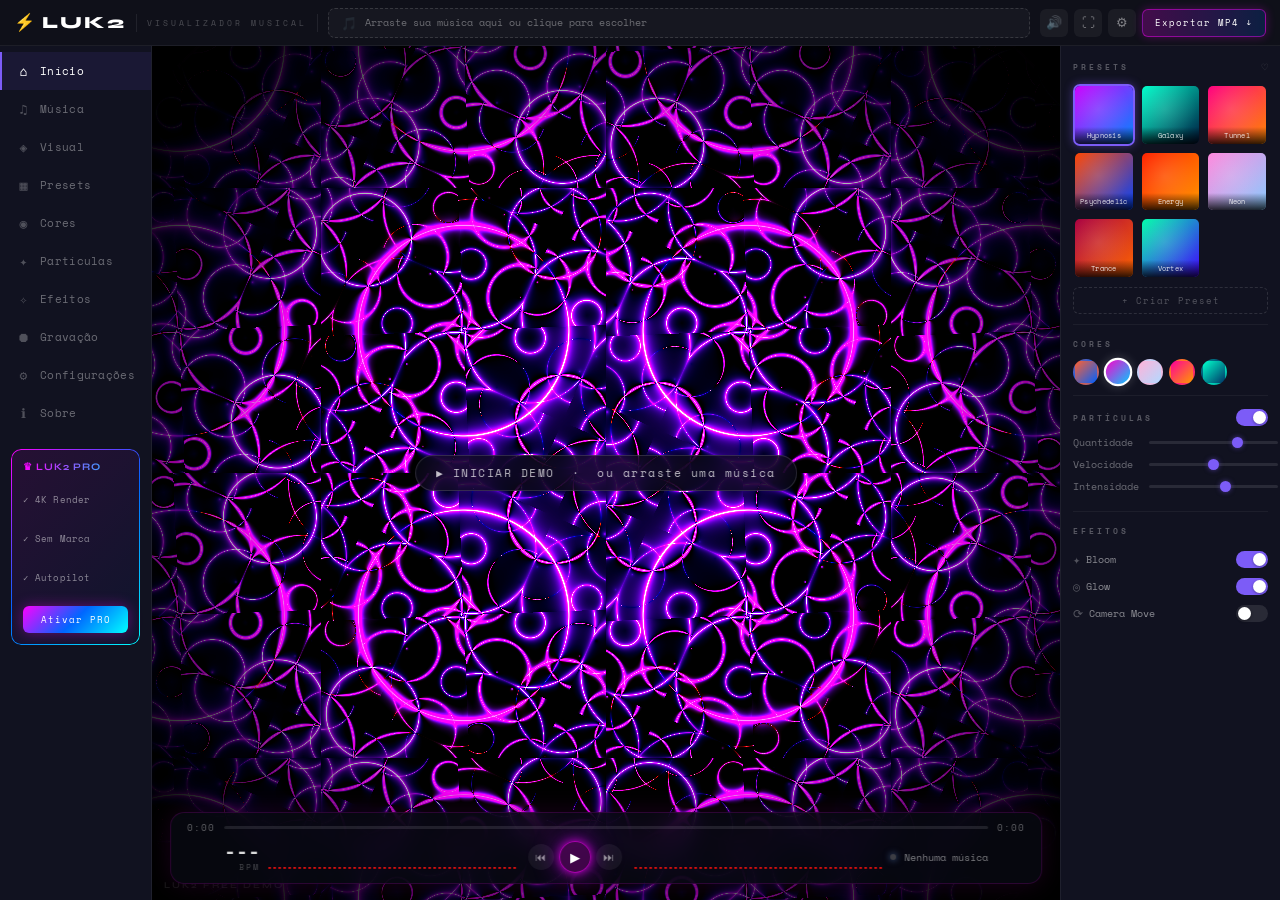
==== commit 2b9047b4: "Sidebar: aumenta espaco entre itens PRO 7px -> 13px" ====
--- a/demo.html
+++ b/demo.html
@@ -112,7 +112,7 @@
   background:linear-gradient(90deg,#ff00ff,#00ccff);
   -webkit-background-clip:text;-webkit-text-fill-color:transparent;background-clip:text;
 }
-.pro-feat{font-size:9px;color:rgba(255,255,255,0.5);padding:7px 0;letter-spacing:0.2px;}
+.pro-feat{font-size:9px;color:rgba(255,255,255,0.5);padding:13px 0;letter-spacing:0.2px;}
 .pro-feat::before{content:'✓  ';}
 .pro-btn{
   width:100%;margin-top:9px;padding:7px;border-radius:6px;border:none;
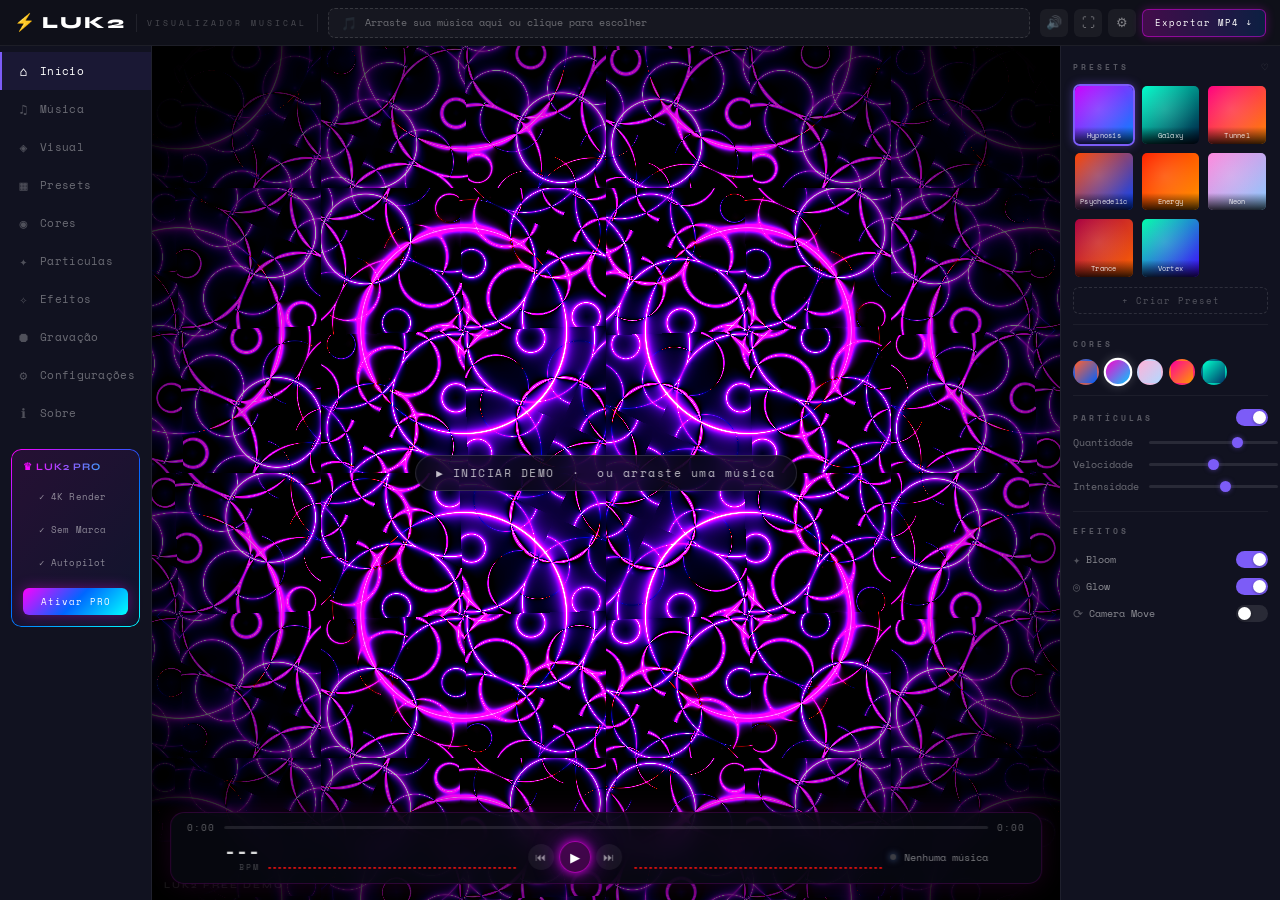
==== commit 4a7f92ac: "Sidebar: padding PRO feat 10px 16px" ====
--- a/demo.html
+++ b/demo.html
@@ -112,7 +112,7 @@
   background:linear-gradient(90deg,#ff00ff,#00ccff);
   -webkit-background-clip:text;-webkit-text-fill-color:transparent;background-clip:text;
 }
-.pro-feat{font-size:9px;color:rgba(255,255,255,0.5);padding:13px 0;letter-spacing:0.2px;}
+.pro-feat{font-size:9px;color:rgba(255,255,255,0.5);padding:10px 16px;letter-spacing:0.2px;}
 .pro-feat::before{content:'✓  ';}
 .pro-btn{
   width:100%;margin-top:9px;padding:7px;border-radius:6px;border:none;
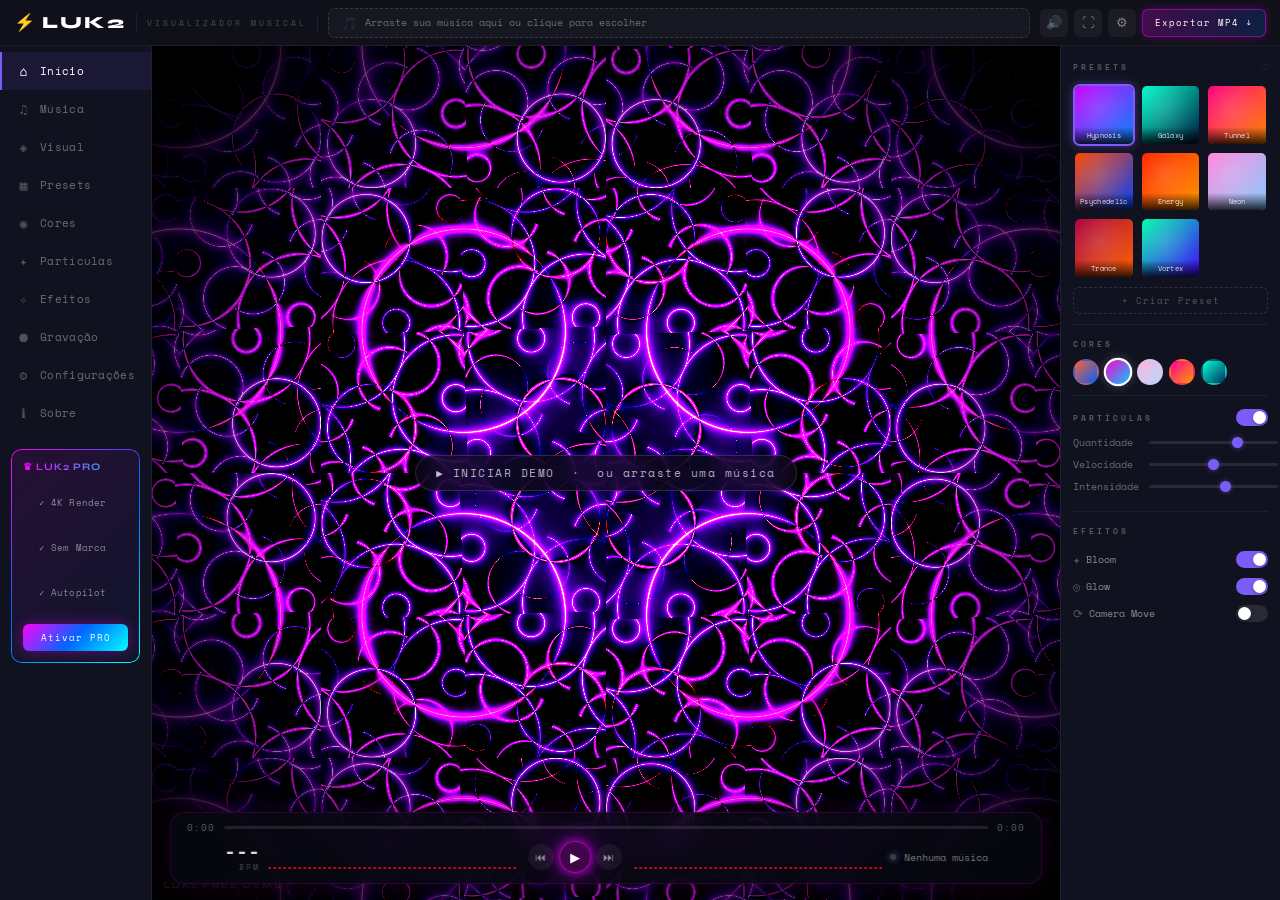
==== commit 788451c9: "Sidebar: aumenta padding vertical PRO feat 10px -> 16px" ====
--- a/demo.html
+++ b/demo.html
@@ -112,7 +112,7 @@
   background:linear-gradient(90deg,#ff00ff,#00ccff);
   -webkit-background-clip:text;-webkit-text-fill-color:transparent;background-clip:text;
 }
-.pro-feat{font-size:9px;color:rgba(255,255,255,0.5);padding:10px 16px;letter-spacing:0.2px;}
+.pro-feat{font-size:9px;color:rgba(255,255,255,0.5);padding:16px 16px;letter-spacing:0.2px;}
 .pro-feat::before{content:'✓  ';}
 .pro-btn{
   width:100%;margin-top:9px;padding:7px;border-radius:6px;border:none;
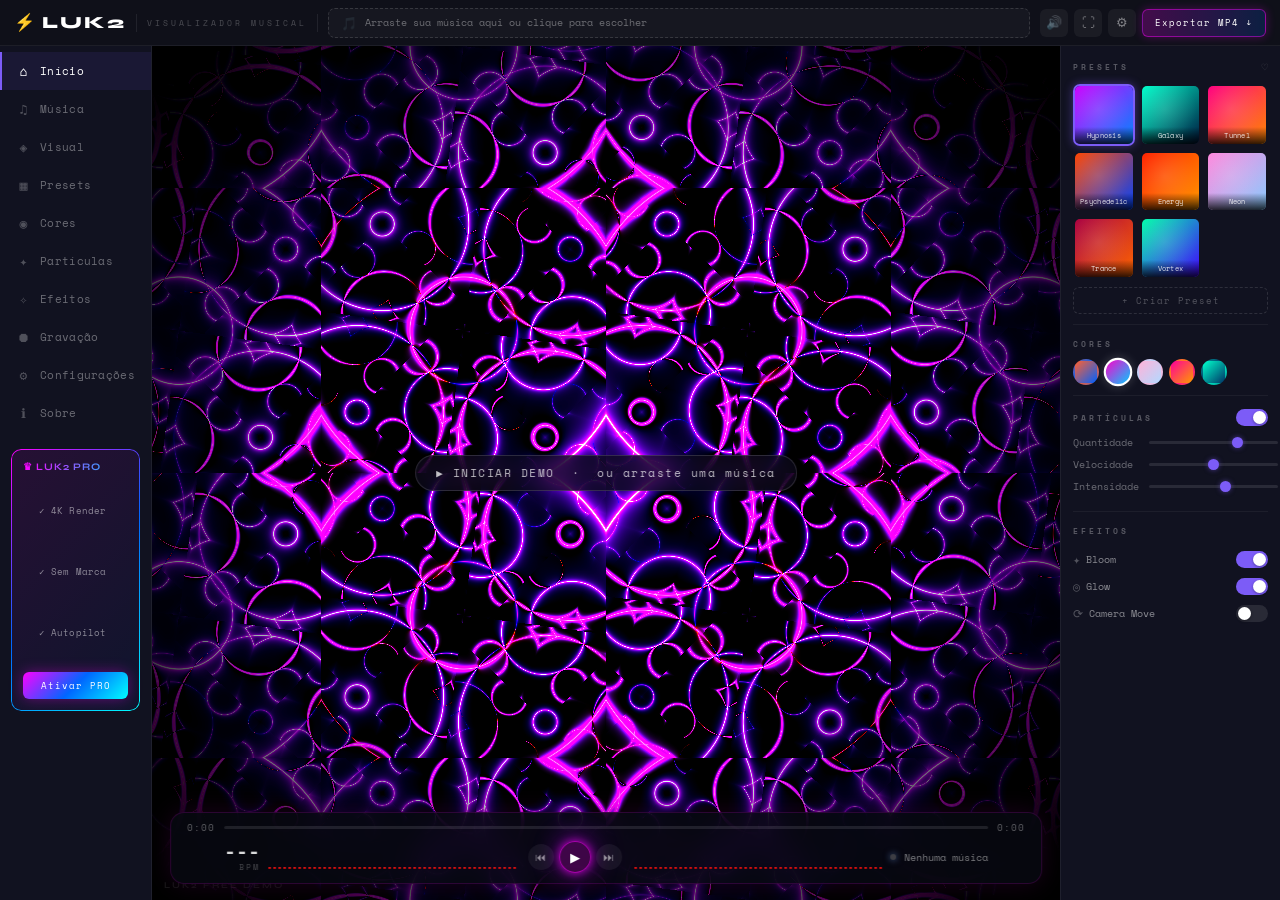
==== commit 4adb977d: "Sidebar: padding vertical PRO feat 16px -> 24px" ====
--- a/demo.html
+++ b/demo.html
@@ -112,7 +112,7 @@
   background:linear-gradient(90deg,#ff00ff,#00ccff);
   -webkit-background-clip:text;-webkit-text-fill-color:transparent;background-clip:text;
 }
-.pro-feat{font-size:9px;color:rgba(255,255,255,0.5);padding:16px 16px;letter-spacing:0.2px;}
+.pro-feat{font-size:9px;color:rgba(255,255,255,0.5);padding:24px 16px;letter-spacing:0.2px;}
 .pro-feat::before{content:'✓  ';}
 .pro-btn{
   width:100%;margin-top:9px;padding:7px;border-radius:6px;border:none;
